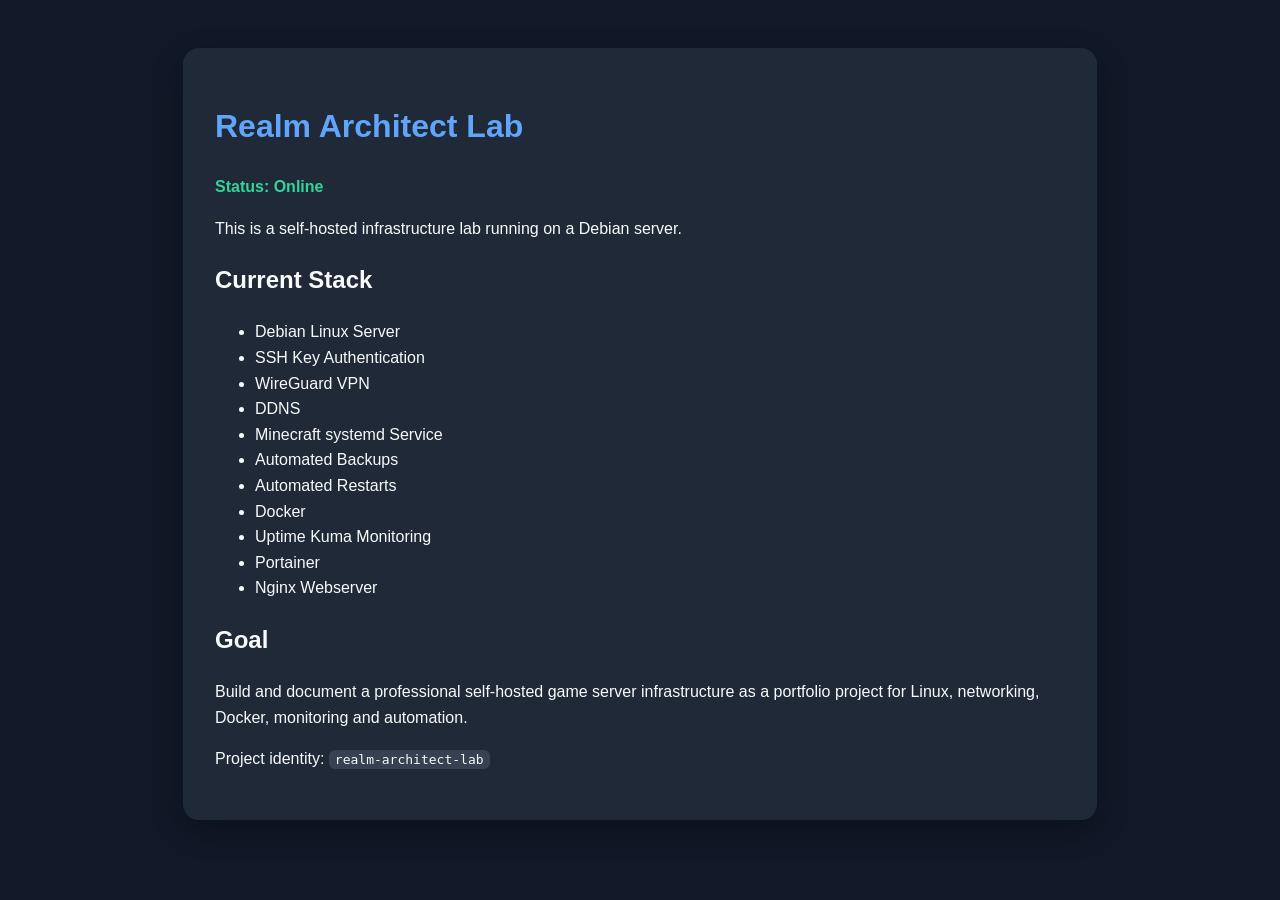
==== docker/public/realm-architect-site/html/index.html @ bdc2377c "Organize Docker examples by service responsibility" ====
<!DOCTYPE html>
<html lang="en">
<head>
  <meta charset="UTF-8">
  <title>Realm Architect Lab</title>
  <style>
    body {
      font-family: Arial, sans-serif;
      background: #111827;
      color: #f9fafb;
      padding: 40px;
      line-height: 1.6;
    }

    .card {
      max-width: 850px;
      margin: auto;
      background: #1f2937;
      padding: 32px;
      border-radius: 16px;
      box-shadow: 0 10px 30px rgba(0,0,0,0.3);
    }

    h1 {
      color: #60a5fa;
    }

    .status {
      color: #34d399;
      font-weight: bold;
    }

    code {
      background: #374151;
      padding: 2px 6px;
      border-radius: 6px;
    }
  </style>
</head>
<body>
  <div class="card">
    <h1>Realm Architect Lab</h1>

    <p class="status">Status: Online</p>

    <p>
      This is a self-hosted infrastructure lab running on a Debian server.
    </p>

    <h2>Current Stack</h2>
    <ul>
      <li>Debian Linux Server</li>
      <li>SSH Key Authentication</li>
      <li>WireGuard VPN</li>
      <li>DDNS</li>
      <li>Minecraft systemd Service</li>
      <li>Automated Backups</li>
      <li>Automated Restarts</li>
      <li>Docker</li>
      <li>Uptime Kuma Monitoring</li>
      <li>Portainer</li>
      <li>Nginx Webserver</li>
    </ul>

    <h2>Goal</h2>
    <p>
      Build and document a professional self-hosted game server infrastructure
      as a portfolio project for Linux, networking, Docker, monitoring and automation.
    </p>

    <p>
      Project identity: <code>realm-architect-lab</code>
    </p>
  </div>
</body>
</html>
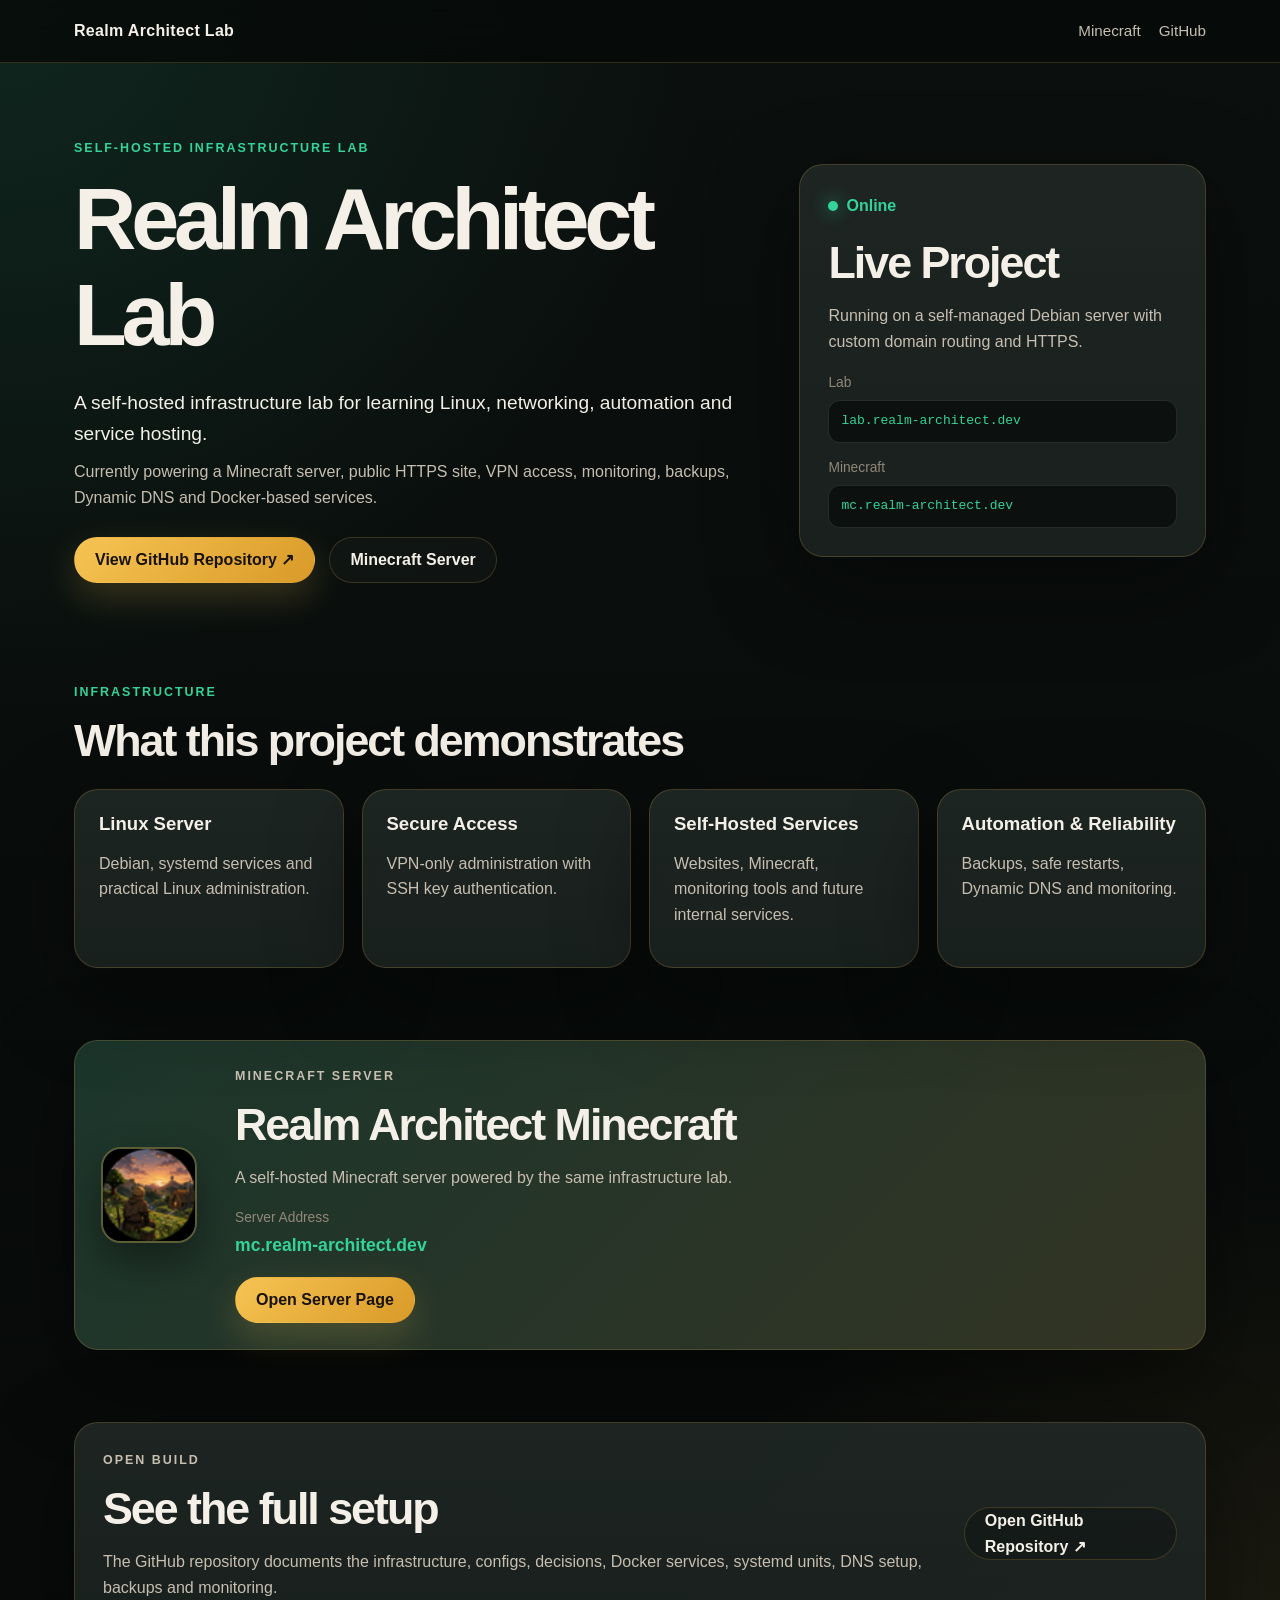
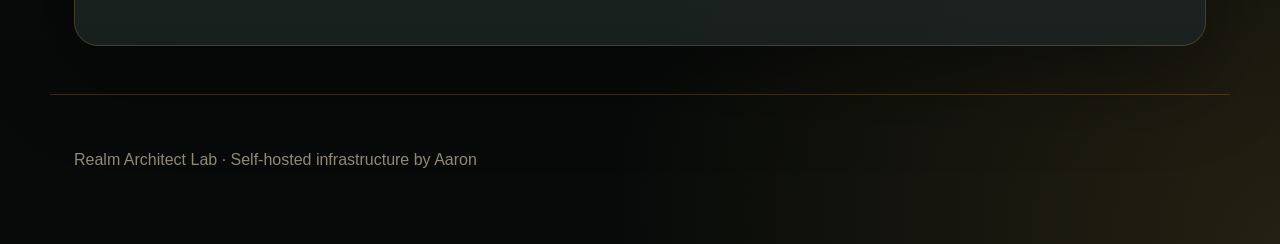
==== commit a82ab179: "Improve public lab website and add Minecraft page" ====
--- a/docker/public/realm-architect-site/html/index.html
+++ b/docker/public/realm-architect-site/html/index.html
@@ -1,76 +1,163 @@
 <!DOCTYPE html>
+
 <html lang="en">
 <head>
-  <meta charset="UTF-8">
+  <meta charset="UTF-8" />
+  <meta name="viewport" content="width=device-width, initial-scale=1.0" />
+
   <title>Realm Architect Lab</title>
-  <style>
-    body {
-      font-family: Arial, sans-serif;
-      background: #111827;
-      color: #f9fafb;
-      padding: 40px;
-      line-height: 1.6;
-    }
 
-    .card {
-      max-width: 850px;
-      margin: auto;
-      background: #1f2937;
-      padding: 32px;
-      border-radius: 16px;
-      box-shadow: 0 10px 30px rgba(0,0,0,0.3);
-    }
-
-    h1 {
-      color: #60a5fa;
-    }
-
-    .status {
-      color: #34d399;
-      font-weight: bold;
-    }
-
-    code {
-      background: #374151;
-      padding: 2px 6px;
-      border-radius: 6px;
-    }
-  </style>
+  <link rel="stylesheet" href="css/style.css?v=3" />
 </head>
 <body>
-  <div class="card">
+  <header class="site-header">
+    <nav class="nav">
+      <a class="brand" href="index.html">Realm Architect Lab</a>
+
+  <div class="nav-links">
+    <a href="minecraft.html">Minecraft</a>
+    <a href="https://github.com/Aarchonth/realm-architect-lab" target="_blank" rel="noopener noreferrer">GitHub</a>
+  </div>
+</nav>
+
+  </header>
+
+  <main>
+    <section class="hero layout-grid">
+      <div class="hero-content">
+        <p class="eyebrow">Self-Hosted Infrastructure Lab</p>
+
     <h1>Realm Architect Lab</h1>
 
-    <p class="status">Status: Online</p>
+    <p class="hero-text">
+      A self-hosted infrastructure lab for learning Linux, networking,
+      automation and service hosting.
+    </p>
+
+    <p class="hero-subtext">
+      Currently powering a Minecraft server, public HTTPS site, VPN access,
+      monitoring, backups, Dynamic DNS and Docker-based services.
+    </p>
+
+    <div class="button-row">
+      <a class="button primary" href="https://github.com/Aarchonth/realm-architect-lab" target="_blank" rel="noopener noreferrer">
+        View GitHub Repository ↗
+      </a>
+
+      <a class="button secondary" href="minecraft.html">
+        Minecraft Server
+      </a>
+    </div>
+  </div>
+
+  <aside class="hero-card">
+    <div class="status-row">
+      <span class="status-dot"></span>
+      <span>Online</span>
+    </div>
+
+    <h2>Live Project</h2>
 
     <p>
-      This is a self-hosted infrastructure lab running on a Debian server.
+      Running on a self-managed Debian server with custom domain routing and HTTPS.
     </p>
 
-    <h2>Current Stack</h2>
-    <ul>
-      <li>Debian Linux Server</li>
-      <li>SSH Key Authentication</li>
-      <li>WireGuard VPN</li>
-      <li>DDNS</li>
-      <li>Minecraft systemd Service</li>
-      <li>Automated Backups</li>
-      <li>Automated Restarts</li>
-      <li>Docker</li>
-      <li>Uptime Kuma Monitoring</li>
-      <li>Portainer</li>
-      <li>Nginx Webserver</li>
-    </ul>
+    <div class="endpoint-list">
+      <div>
+        <span>Lab</span>
+        <code>lab.realm-architect.dev</code>
+      </div>
 
-    <h2>Goal</h2>
-    <p>
-      Build and document a professional self-hosted game server infrastructure
-      as a portfolio project for Linux, networking, Docker, monitoring and automation.
-    </p>
+      <div>
+        <span>Minecraft</span>
+        <code>mc.realm-architect.dev</code>
+      </div>
+    </div>
+  </aside>
+</section>
+
+<section class="section">
+  <div class="section-heading">
+    <p class="eyebrow">Infrastructure</p>
+    <h2>What this project demonstrates</h2>
+  </div>
+
+  <div class="cards">
+    <article class="card">
+      <h3>Linux Server</h3>
+      <p>
+        Debian, systemd services and practical Linux administration.
+      </p>
+    </article>
+
+    <article class="card">
+      <h3>Secure Access</h3>
+      <p>
+        VPN-only administration with SSH key authentication.
+      </p>
+    </article>
+
+    <article class="card">
+      <h3>Self-Hosted Services</h3>
+      <p>
+        Websites, Minecraft, monitoring tools and future internal services.
+      </p>
+    </article>
+
+    <article class="card">
+      <h3>Automation & Reliability</h3>
+      <p>
+        Backups, safe restarts, Dynamic DNS and monitoring.
+      </p>
+    </article>
+  </div>
+</section>
+
+<section class="section minecraft-preview">
+  <div class="minecraft-card">
+    <img class="server-icon" src="assets/server-icon.png" alt="Minecraft server icon" />
+
+    <div class="minecraft-card-content">
+      <p class="eyebrow">Minecraft Server</p>
+
+      <h2>Realm Architect Minecraft</h2>
+
+      <p>
+        A self-hosted Minecraft server powered by the same infrastructure lab.
+      </p>
+
+      <div class="server-address">
+        <span>Server Address</span>
+        <strong>mc.realm-architect.dev</strong>
+      </div>
+
+      <a class="button primary" href="minecraft.html">Open Server Page</a>
+    </div>
+  </div>
+</section>
+
+<section class="section github-section">
+  <div>
+    <p class="eyebrow">Open Build</p>
+
+    <h2>See the full setup</h2>
 
     <p>
-      Project identity: <code>realm-architect-lab</code>
+      The GitHub repository documents the infrastructure, configs, decisions,
+      Docker services, systemd units, DNS setup, backups and monitoring.
     </p>
   </div>
+
+  <a class="button secondary" href="https://github.com/Aarchonth/realm-architect-lab" target="_blank" rel="noopener noreferrer">
+    Open GitHub Repository ↗
+  </a>
+</section>
+
+  </main>
+
+  <footer class="footer">
+    <p>Realm Architect Lab · Self-hosted infrastructure by Aaron</p>
+  </footer>
 </body>
-</html>+</html>
+
--- a/docker/public/realm-architect-site/html/css/style.css
+++ b/docker/public/realm-architect-site/html/css/style.css
@@ -0,0 +1,445 @@
+:root {
+--bg: #0b0f0e;
+--bg-deep: #070a09;
+--bg-soft: #121816;
+--card: rgba(24, 32, 29, 0.9);
+--card-solid: #18201d;
+--text: #f4f0e8;
+--muted: #c7beb0;
+--subtle: #918878;
+--emerald: #34d399;
+--emerald-strong: #10b981;
+--amber: #f6c453;
+--amber-strong: #d99a28;
+--border: rgba(246, 196, 83, 0.18);
+--border-cool: rgba(148, 163, 184, 0.18);
+--shadow: 0 28px 90px rgba(0, 0, 0, 0.42);
+}
+
+* {
+  box-sizing: border-box;
+  }
+
+html {
+scroll-behavior: smooth;
+}
+
+body {
+margin: 0;
+font-family: Arial, Helvetica, sans-serif;
+background:
+radial-gradient(circle at top left, rgba(52, 211, 153, 0.12), transparent 32%),
+radial-gradient(circle at bottom right, rgba(246, 196, 83, 0.12), transparent 30%),
+linear-gradient(180deg, var(--bg), var(--bg-deep));
+color: var(--text);
+line-height: 1.6;
+}
+
+a {
+color: inherit;
+text-decoration: none;
+}
+
+.site-header {
+position: sticky;
+top: 0;
+z-index: 10;
+background: rgba(7, 10, 9, 0.84);
+backdrop-filter: blur(14px);
+border-bottom: 1px solid var(--border);
+}
+
+.nav {
+max-width: 1180px;
+margin: 0 auto;
+padding: 18px 24px;
+display: flex;
+justify-content: space-between;
+align-items: center;
+}
+
+.brand {
+font-weight: 900;
+letter-spacing: 0.02em;
+}
+
+.nav-links {
+display: flex;
+gap: 18px;
+color: var(--muted);
+font-size: 0.95rem;
+}
+
+.nav-links a:hover {
+color: var(--text);
+}
+
+main {
+max-width: 1180px;
+margin: 0 auto;
+padding: 48px 24px;
+}
+
+.layout-grid {
+display: grid;
+grid-template-columns: minmax(0, 1.45fr) minmax(300px, 0.85fr);
+gap: 32px;
+align-items: center;
+}
+
+.hero {
+min-height: 500px;
+}
+
+.eyebrow {
+margin: 0 0 12px;
+color: var(--emerald);
+text-transform: uppercase;
+letter-spacing: 0.16em;
+font-size: 0.78rem;
+font-weight: 900;
+}
+
+h1,
+h2,
+h3 {
+line-height: 1.12;
+}
+
+h1 {
+margin: 0;
+font-size: clamp(2.7rem, 7vw, 5.4rem);
+letter-spacing: -0.06em;
+}
+
+h2 {
+margin: 0 0 16px;
+font-size: clamp(1.8rem, 4vw, 2.8rem);
+letter-spacing: -0.045em;
+}
+
+h3 {
+margin: 0 0 10px;
+font-size: 1.16rem;
+}
+
+.hero-text {
+max-width: 720px;
+margin: 24px 0 10px;
+color: var(--text);
+font-size: 1.2rem;
+}
+
+.hero-subtext {
+max-width: 720px;
+margin: 0 0 26px;
+color: var(--muted);
+font-size: 1rem;
+}
+
+.button-row {
+display: flex;
+flex-wrap: wrap;
+gap: 14px;
+align-items: center;
+}
+
+.button-row.centered {
+justify-content: center;
+}
+
+.button {
+display: inline-flex;
+align-items: center;
+justify-content: center;
+min-height: 46px;
+padding: 0 20px;
+border-radius: 999px;
+font-weight: 900;
+border: 1px solid transparent;
+cursor: pointer;
+transition: transform 0.15s ease, border-color 0.15s ease, background 0.15s ease;
+}
+
+.button:hover {
+transform: translateY(-2px);
+}
+
+.button.primary {
+background: linear-gradient(135deg, var(--amber), var(--amber-strong));
+color: #18120a;
+box-shadow: 0 14px 36px rgba(246, 196, 83, 0.2);
+}
+
+.button.secondary {
+border-color: var(--border);
+background: rgba(18, 24, 22, 0.72);
+color: var(--text);
+}
+
+.button.small {
+min-height: 38px;
+padding: 0 16px;
+}
+
+.hero-card,
+.card,
+.minecraft-card,
+.github-section,
+.address-panel {
+background:
+linear-gradient(180deg, rgba(255, 255, 255, 0.035), rgba(255, 255, 255, 0.01)),
+var(--card);
+border: 1px solid var(--border);
+border-radius: 24px;
+box-shadow: var(--shadow);
+}
+
+.hero-card {
+padding: 28px;
+}
+
+.hero-card code,
+.address-panel code {
+display: inline-block;
+max-width: 100%;
+overflow-wrap: anywhere;
+background: rgba(7, 10, 9, 0.72);
+border: 1px solid var(--border-cool);
+padding: 10px 12px;
+border-radius: 12px;
+color: var(--emerald);
+}
+
+.status-row {
+display: inline-flex;
+align-items: center;
+gap: 8px;
+color: var(--emerald);
+font-weight: 900;
+margin-bottom: 18px;
+}
+
+.status-dot {
+width: 10px;
+height: 10px;
+background: var(--emerald);
+border-radius: 999px;
+box-shadow: 0 0 18px rgba(52, 211, 153, 0.8);
+}
+
+.endpoint-list {
+display: grid;
+gap: 14px;
+margin-top: 18px;
+}
+
+.endpoint-list div {
+display: grid;
+gap: 6px;
+}
+
+.endpoint-list span {
+color: var(--subtle);
+font-size: 0.86rem;
+}
+
+.section {
+margin-top: 72px;
+}
+
+.section-heading {
+max-width: 760px;
+margin-bottom: 24px;
+}
+
+.cards {
+display: grid;
+grid-template-columns: repeat(4, minmax(0, 1fr));
+gap: 18px;
+}
+
+.card {
+padding: 24px;
+}
+
+.card p,
+.hero-card p,
+.github-section p,
+.minecraft-card p {
+color: var(--muted);
+}
+
+.minecraft-card {
+display: grid;
+grid-template-columns: 110px minmax(0, 1fr);
+gap: 24px;
+padding: 26px;
+align-items: center;
+background:
+linear-gradient(135deg, rgba(52, 211, 153, 0.12), rgba(246, 196, 83, 0.12)),
+var(--card-solid);
+}
+
+.server-icon {
+width: 96px;
+height: 96px;
+border-radius: 20px;
+object-fit: cover;
+border: 2px solid rgba(246, 196, 83, 0.28);
+box-shadow: 0 18px 38px rgba(0, 0, 0, 0.38);
+}
+
+.server-icon.large {
+width: 118px;
+height: 118px;
+border-radius: 26px;
+margin-bottom: 20px;
+}
+
+.minecraft-card-content h2 {
+margin-bottom: 8px;
+}
+
+.server-address {
+display: grid;
+gap: 2px;
+margin: 16px 0 18px;
+}
+
+.server-address span {
+color: var(--subtle);
+font-size: 0.86rem;
+}
+
+.server-address strong {
+color: var(--emerald);
+font-size: 1.1rem;
+}
+
+.github-section {
+display: flex;
+gap: 24px;
+justify-content: space-between;
+align-items: center;
+padding: 28px;
+}
+
+.footer {
+max-width: 1180px;
+margin: 0 auto;
+padding: 36px 24px 56px;
+color: var(--subtle);
+border-top: 1px solid var(--border);
+}
+
+.minecraft-hero {
+position: relative;
+min-height: 680px;
+margin: -48px -24px 0;
+padding: 100px 24px;
+display: flex;
+align-items: center;
+justify-content: center;
+text-align: center;
+background-image: url("../assets/minecraft-hero.png");
+background-size: cover;
+background-position: center;
+border-bottom: 1px solid var(--border);
+}
+
+.minecraft-hero-overlay {
+position: absolute;
+inset: 0;
+background:
+linear-gradient(180deg, rgba(7, 10, 9, 0.46), rgba(7, 10, 9, 0.94)),
+radial-gradient(circle at center, rgba(246, 196, 83, 0.12), transparent 42%);
+}
+
+.minecraft-hero-content {
+position: relative;
+z-index: 1;
+max-width: 820px;
+}
+
+.minecraft-hero-content p {
+color: var(--muted);
+font-size: 1.1rem;
+}
+
+.address-panel {
+margin: 28px auto 22px;
+padding: 20px;
+max-width: 560px;
+text-align: left;
+}
+
+.address-panel span,
+.address-panel small {
+color: var(--subtle);
+}
+
+.copy-row {
+display: flex;
+gap: 12px;
+margin: 10px 0;
+}
+
+.copy-row code {
+flex: 1;
+}
+
+@media (max-width: 900px) {
+.layout-grid {
+grid-template-columns: 1fr;
+}
+
+.cards {
+grid-template-columns: repeat(2, minmax(0, 1fr));
+}
+
+.hero {
+min-height: auto;
+}
+}
+
+@media (max-width: 640px) {
+.nav {
+align-items: flex-start;
+gap: 12px;
+flex-direction: column;
+}
+
+main {
+padding: 36px 18px;
+}
+
+.cards {
+grid-template-columns: 1fr;
+}
+
+.minecraft-card {
+grid-template-columns: 1fr;
+text-align: center;
+}
+
+.server-icon {
+margin: 0 auto;
+}
+
+.github-section {
+align-items: flex-start;
+flex-direction: column;
+}
+
+.copy-row {
+flex-direction: column;
+}
+
+.minecraft-hero {
+min-height: 620px;
+margin: -36px -18px 0;
+padding: 78px 18px;
+}
+}
+
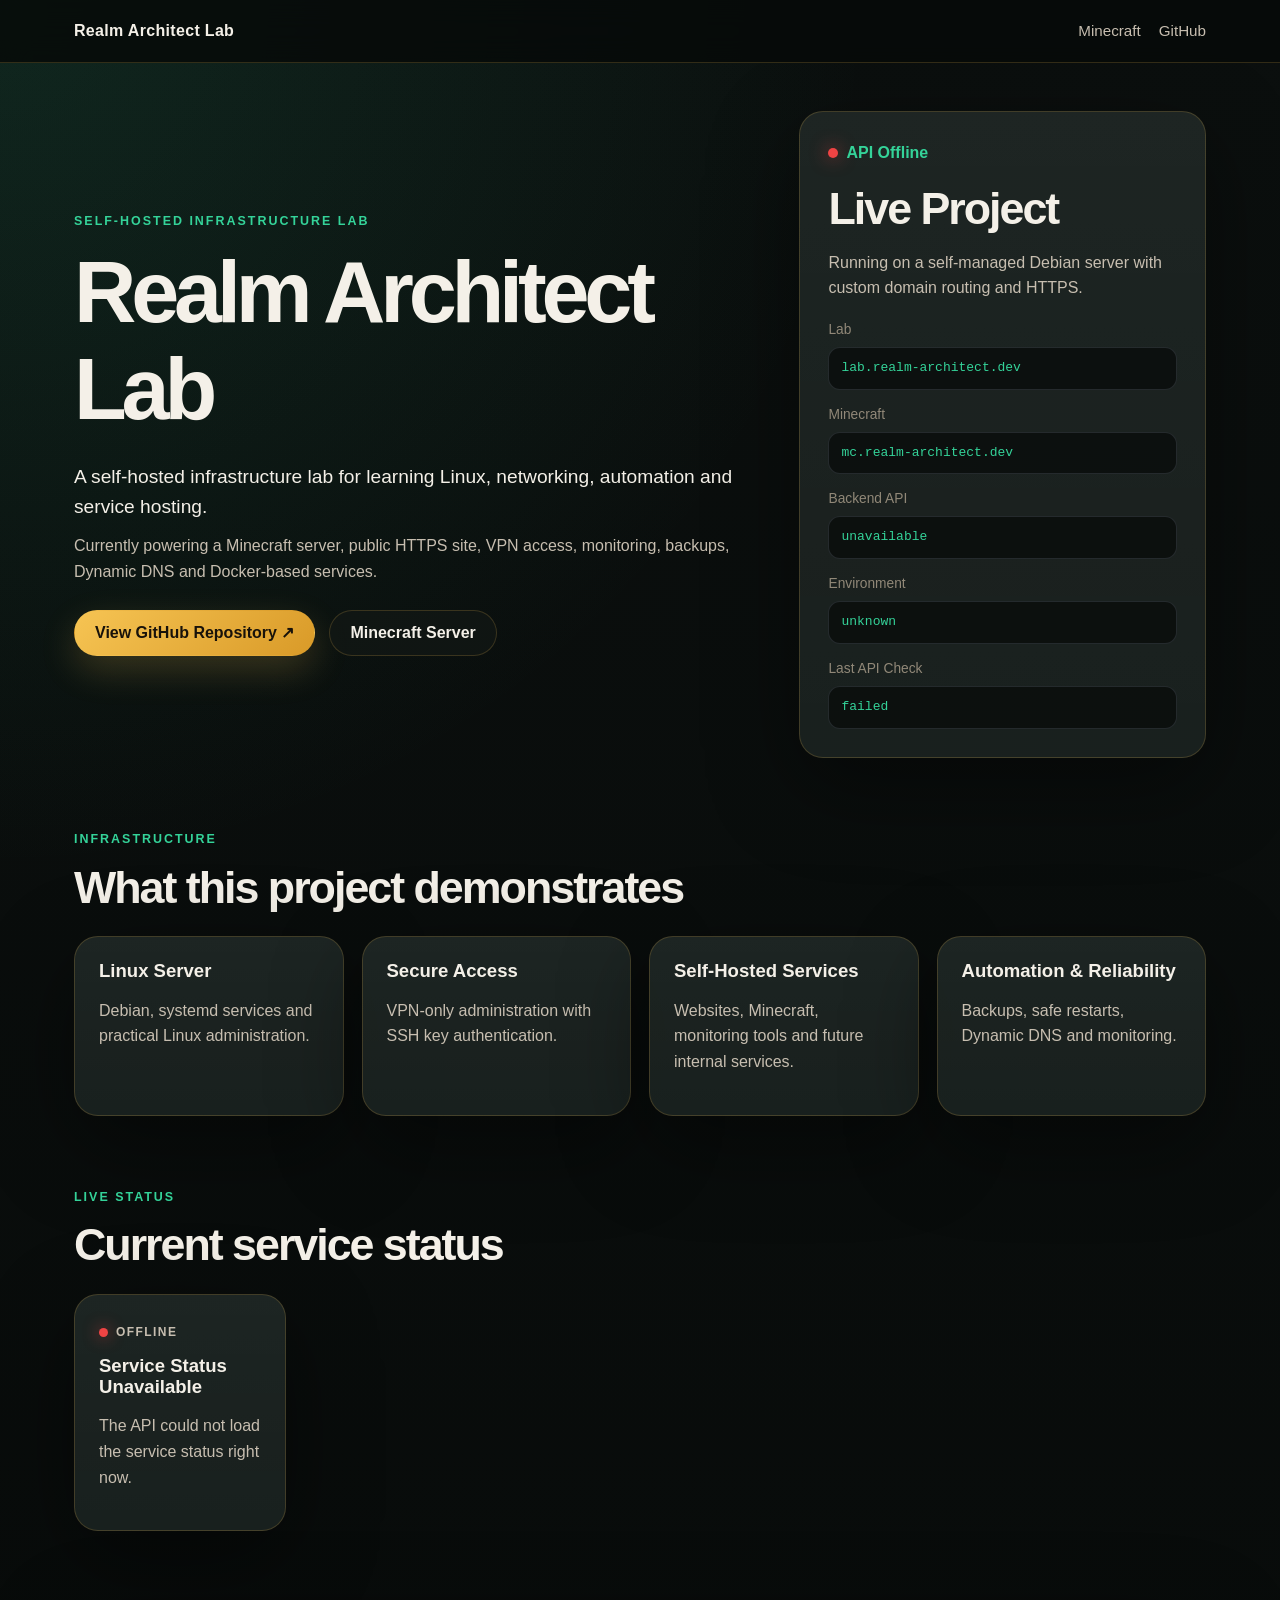
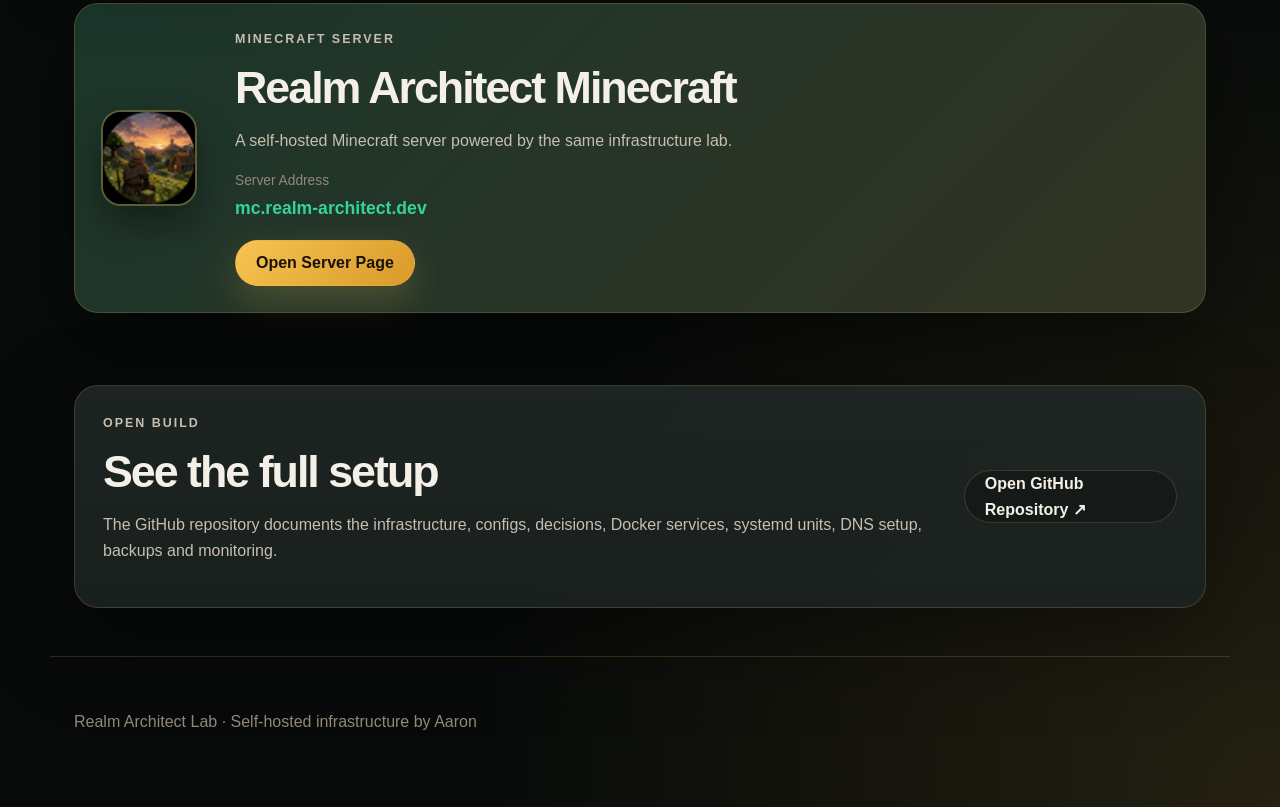
==== commit 70ec7ae7: "Add backend API and live frontend status integration" ====
--- a/docker/public/realm-architect-site/html/index.html
+++ b/docker/public/realm-architect-site/html/index.html
@@ -51,29 +51,45 @@
   </div>
 
   <aside class="hero-card">
-    <div class="status-row">
-      <span class="status-dot"></span>
-      <span>Online</span>
+  <div class="status-row">
+    <span class="status-dot" id="api-status-dot"></span>
+    <span id="api-status-label">Checking API...</span>
+  </div>
+
+  <h2>Live Project</h2>
+
+  <p>
+    Running on a self-managed Debian server with custom domain routing and HTTPS.
+  </p>
+
+  <div class="endpoint-list">
+    <div>
+      <span>Lab</span>
+      <code>lab.realm-architect.dev</code>
     </div>
 
-    <h2>Live Project</h2>
+    <div>
+      <span>Minecraft</span>
+      <code>mc.realm-architect.dev</code>
+    </div>
 
-    <p>
-      Running on a self-managed Debian server with custom domain routing and HTTPS.
-    </p>
+    <div>
+      <span>Backend API</span>
+      <code id="api-service">loading...</code>
+    </div>
 
-    <div class="endpoint-list">
-      <div>
-        <span>Lab</span>
-        <code>lab.realm-architect.dev</code>
-      </div>
+    <div>
+      <span>Environment</span>
+      <code id="api-environment">loading...</code>
+    </div>
 
-      <div>
-        <span>Minecraft</span>
-        <code>mc.realm-architect.dev</code>
-      </div>
+    <div>
+      <span>Last API Check</span>
+      <code id="api-last-check">loading...</code>
     </div>
-  </aside>
+  </div>
+</aside>
+
 </section>
 
 <section class="section">
@@ -81,6 +97,8 @@
     <p class="eyebrow">Infrastructure</p>
     <h2>What this project demonstrates</h2>
   </div>
+
+
 
   <div class="cards">
     <article class="card">
@@ -109,6 +127,20 @@
       <p>
         Backups, safe restarts, Dynamic DNS and monitoring.
       </p>
+    </article>
+  </div>
+</section>
+
+<section class="section">
+  <div class="section-heading">
+    <p class="eyebrow">Live Status</p>
+    <h2>Current service status</h2>
+  </div>
+
+  <div class="service-grid" id="services-grid">
+    <article class="card">
+      <h3>Loading services...</h3>
+      <p>Fetching live status from the Realm Architect API.</p>
     </article>
   </div>
 </section>
@@ -158,6 +190,9 @@
   <footer class="footer">
     <p>Realm Architect Lab · Self-hosted infrastructure by Aaron</p>
   </footer>
+
+<script src="js/app.js?v=1"></script>
+
 </body>
 </html>
 
--- a/docker/public/realm-architect-site/html/css/style.css
+++ b/docker/public/realm-architect-site/html/css/style.css
@@ -228,6 +228,11 @@
 box-shadow: 0 0 18px rgba(52, 211, 153, 0.8);
 }
 
+.status-dot.offline {
+  background: #ef4444;
+  box-shadow: 0 0 18px rgba(239, 68, 68, 0.75);
+}
+
 .endpoint-list {
 display: grid;
 gap: 14px;
@@ -403,6 +408,103 @@
 }
 }
 
+.service-grid {
+  display: grid;
+  grid-template-columns: repeat(5, minmax(0, 1fr));
+  gap: 18px;
+}
+
+.service-card {
+  min-height: 170px;
+}
+
+.service-status-row {
+  display: inline-flex;
+  align-items: center;
+  gap: 8px;
+  margin-bottom: 14px;
+  color: var(--muted);
+  text-transform: uppercase;
+  letter-spacing: 0.12em;
+  font-size: 0.75rem;
+  font-weight: 900;
+}
+
+.mini-status-dot {
+  width: 9px;
+  height: 9px;
+  border-radius: 999px;
+  display: inline-block;
+}
+
+.mini-status-dot.online {
+  background: var(--emerald);
+  box-shadow: 0 0 16px rgba(52, 211, 153, 0.75);
+}
+
+.mini-status-dot.offline {
+  background: #ef4444;
+  box-shadow: 0 0 16px rgba(239, 68, 68, 0.75);
+}
+
+.service-card small {
+  display: inline-block;
+  margin-top: 10px;
+  color: var(--subtle);
+  text-transform: uppercase;
+  letter-spacing: 0.12em;
+  font-size: 0.72rem;
+  font-weight: 800;
+}
+
+.minecraft-status-panel,
+.player-list-card {
+  background:
+    linear-gradient(180deg, rgba(255, 255, 255, 0.035), rgba(255, 255, 255, 0.01)),
+    var(--card);
+  border: 1px solid var(--border);
+  border-radius: 24px;
+  box-shadow: var(--shadow);
+}
+
+.minecraft-status-panel {
+  display: flex;
+  justify-content: space-between;
+  gap: 24px;
+  align-items: center;
+  padding: 28px;
+}
+
+.player-count {
+  min-width: 170px;
+  padding: 20px;
+  border-radius: 20px;
+  background: rgba(7, 10, 9, 0.72);
+  border: 1px solid var(--border-cool);
+  text-align: center;
+}
+
+.player-count span {
+  display: block;
+  color: var(--emerald);
+  font-size: 2rem;
+  font-weight: 900;
+  line-height: 1;
+}
+
+.player-count small {
+  color: var(--subtle);
+}
+
+.player-list-card {
+  margin-top: 18px;
+  padding: 24px;
+}
+
+.player-list-card p {
+  color: var(--muted);
+}
+
 @media (max-width: 640px) {
 .nav {
 align-items: flex-start;
@@ -410,8 +512,18 @@
 flex-direction: column;
 }
 
+.service-grid {
+  grid-template-columns: 1fr;
+}
+
+.player-count {
+  width: 100%;
+}
+
+
 main {
 padding: 36px 18px;
+
 }
 
 .cards {
@@ -442,4 +554,307 @@
 padding: 78px 18px;
 }
 }
-
+#minecraft-player-list {
+  display: flex;
+  flex-wrap: wrap;
+  gap: 12px;
+  align-items: center;
+}
+
+.player-chip {
+  display: inline-flex;
+  align-items: center;
+  gap: 10px;
+  padding: 10px 12px;
+  border-radius: 999px;
+  background: rgba(7, 10, 9, 0.72);
+  border: 1px solid var(--border-cool);
+  color: var(--text);
+  font-weight: 800;
+}
+
+.player-chip img {
+  width: 32px;
+  height: 32px;
+  border-radius: 8px;
+  image-rendering: pixelated;
+  border: 1px solid rgba(246, 196, 83, 0.28);
+}
+
+/* Mobile layout hardening */
+
+html,
+body {
+  max-width: 100%;
+  overflow-x: hidden;
+}
+
+img,
+video {
+  max-width: 100%;
+  height: auto;
+}
+
+@media (max-width: 760px) {
+  main {
+    width: 100%;
+    max-width: 100%;
+    padding: 32px 16px;
+  }
+
+  .nav {
+    width: 100%;
+    padding: 16px;
+  }
+
+  .nav-links {
+    flex-wrap: wrap;
+  }
+
+  .minecraft-hero {
+    min-height: auto;
+    margin: -32px -16px 0;
+    padding: 92px 16px 56px;
+    align-items: flex-start;
+    overflow: hidden;
+  }
+
+  .minecraft-hero-content {
+    width: 100%;
+    max-width: 100%;
+  }
+
+  .minecraft-hero-content h1 {
+    max-width: 100%;
+    font-size: clamp(2.4rem, 14vw, 3.8rem);
+    letter-spacing: -0.055em;
+    overflow-wrap: break-word;
+    word-break: normal;
+  }
+
+  .minecraft-hero-content p {
+    max-width: 100%;
+    font-size: 1rem;
+  }
+
+  .server-icon.large {
+    width: 88px;
+    height: 88px;
+    border-radius: 20px;
+  }
+
+  .address-panel {
+    width: 100%;
+    max-width: 100%;
+    padding: 18px;
+    text-align: left;
+  }
+
+  .copy-row {
+    width: 100%;
+    flex-direction: column;
+  }
+
+  .copy-row code {
+    width: 100%;
+    max-width: 100%;
+    white-space: normal;
+    overflow-wrap: anywhere;
+    word-break: break-word;
+    font-size: 0.95rem;
+  }
+
+  .copy-row .button {
+    width: 100%;
+  }
+
+  .button-row.centered {
+    width: 100%;
+    align-items: stretch;
+    flex-direction: column;
+  }
+
+  .button-row.centered .button {
+    width: 100%;
+  }
+
+  .minecraft-status-panel {
+    width: 100%;
+    max-width: 100%;
+    align-items: flex-start;
+    flex-direction: column;
+    padding: 22px;
+  }
+
+  .player-count {
+    width: 100%;
+    min-width: 0;
+  }
+
+  .player-list-card {
+    width: 100%;
+    max-width: 100%;
+  }
+
+  .service-grid {
+    grid-template-columns: 1fr;
+  }
+
+  .cards {
+    grid-template-columns: 1fr;
+  }
+}
+
+@media (max-width: 420px) {
+  .minecraft-hero-content h1 {
+    font-size: clamp(2.1rem, 13vw, 3.2rem);
+  }
+
+  .minecraft-hero {
+    padding-top: 82px;
+  }
+
+  .address-panel {
+    padding: 16px;
+  }
+}
+
+/* Mobile Minecraft page layout fix */
+
+@media (max-width: 760px) {
+  .minecraft-hero {
+    display: block;
+    min-height: auto;
+    margin: -32px -16px 0;
+    padding: 72px 16px 42px;
+    text-align: center;
+    background-position: center top;
+  }
+
+  .minecraft-hero-content {
+    width: 100%;
+    max-width: 100%;
+    margin: 0 auto;
+  }
+
+  .minecraft-hero-content h1 {
+    font-size: clamp(2.4rem, 13vw, 3.6rem);
+    line-height: 1.02;
+    letter-spacing: -0.055em;
+    max-width: 100%;
+  }
+
+  .minecraft-hero-content p {
+    font-size: 1rem;
+    max-width: 100%;
+    margin-left: auto;
+    margin-right: auto;
+  }
+
+  .server-icon.large {
+    width: 88px;
+    height: 88px;
+    border-radius: 20px;
+    margin-bottom: 18px;
+  }
+
+  .address-panel {
+    width: 100%;
+    max-width: 100%;
+    margin: 24px auto 18px;
+    padding: 18px;
+    text-align: left;
+  }
+
+  .copy-row {
+    display: flex;
+    flex-direction: column;
+    gap: 12px;
+  }
+
+  .copy-row code {
+    width: 100%;
+    max-width: 100%;
+    white-space: normal;
+    overflow-wrap: anywhere;
+    word-break: break-word;
+    font-size: 0.95rem;
+    line-height: 1.5;
+  }
+
+  .copy-row .button {
+    width: 100%;
+  }
+
+  .button-row.centered {
+    display: flex;
+    flex-direction: column;
+    align-items: stretch;
+    width: 100%;
+  }
+
+  .button-row.centered .button {
+    width: 100%;
+  }
+
+  .minecraft-status-panel {
+    display: flex;
+    flex-direction: column;
+    align-items: stretch;
+    width: 100%;
+    max-width: 100%;
+    padding: 22px;
+    text-align: left;
+  }
+
+  .minecraft-status-panel h2 {
+    font-size: clamp(2rem, 10vw, 3rem);
+  }
+
+  .player-count {
+    width: 100%;
+    min-width: 0;
+    margin-top: 14px;
+  }
+
+  .player-count span {
+    font-size: 2.2rem;
+  }
+
+  .player-list-card {
+    width: 100%;
+    max-width: 100%;
+    padding: 22px;
+  }
+
+  #minecraft-player-list {
+    display: flex;
+    flex-direction: column;
+    align-items: stretch;
+  }
+
+  .player-chip {
+    width: 100%;
+    justify-content: flex-start;
+  }
+}
+
+@media (max-width: 420px) {
+  .minecraft-hero {
+    padding-top: 64px;
+  }
+
+  .minecraft-hero-content h1 {
+    font-size: clamp(2.1rem, 12vw, 3rem);
+  }
+
+  .minecraft-hero-content .eyebrow {
+    font-size: 0.68rem;
+    letter-spacing: 0.14em;
+  }
+
+  .address-panel {
+    padding: 16px;
+  }
+}
+
